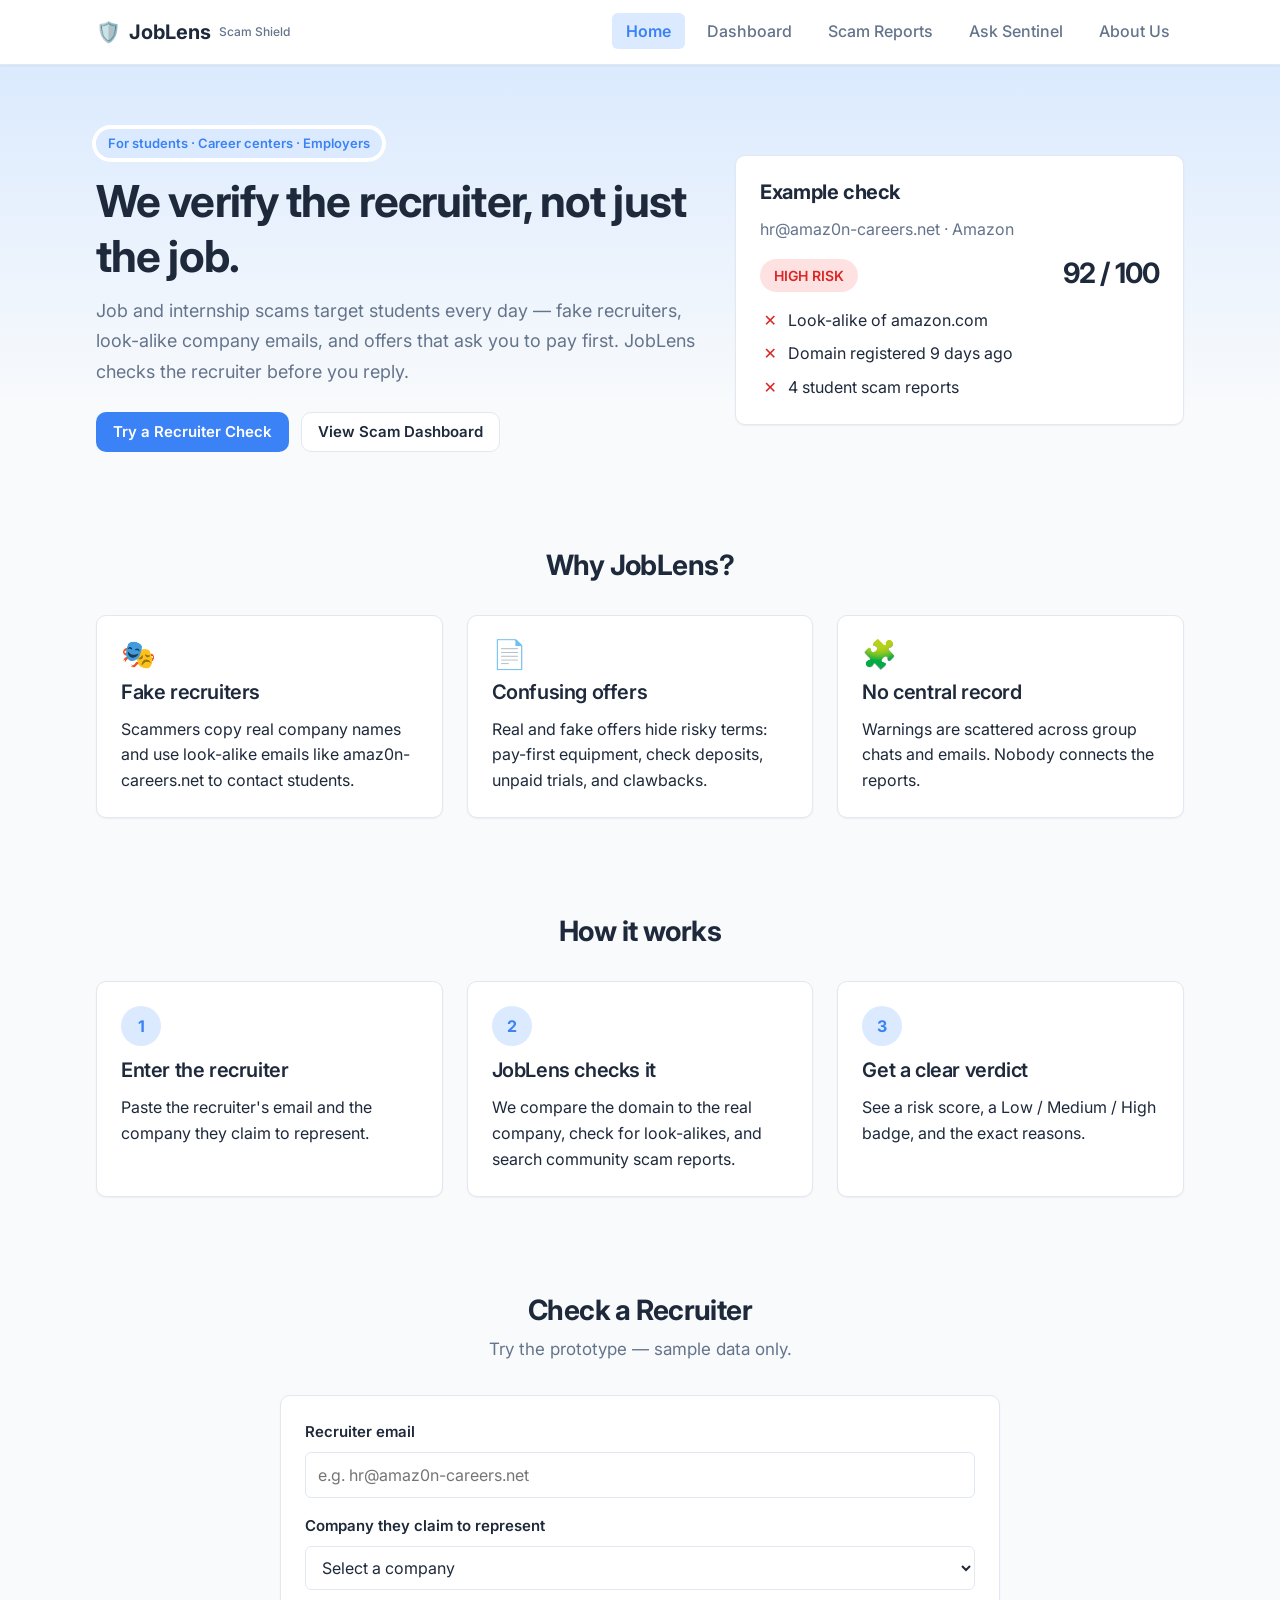
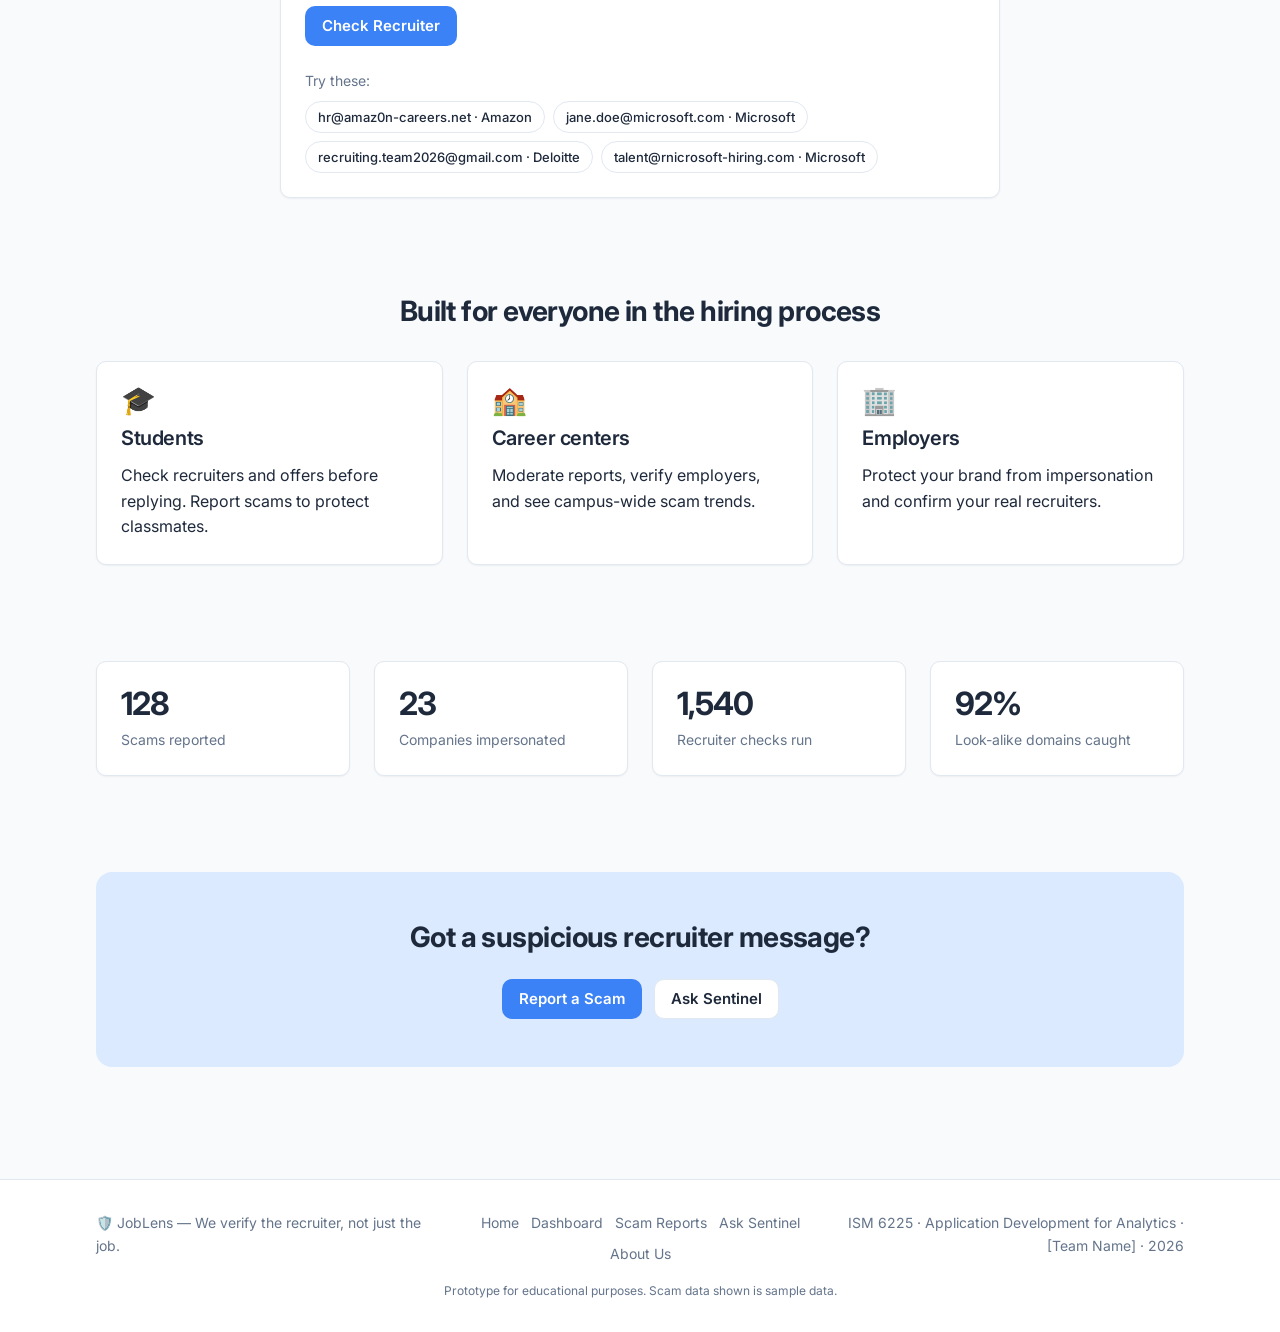
==== index.html @ b37e3d8d "Set up structure, design system, navbar, home page Co-authored-by: Cursor <cursoragent@cursor.com>" ====
<!DOCTYPE html>
<html lang="en">
<head>
  <meta charset="UTF-8">
  <meta name="viewport" content="width=device-width, initial-scale=1">
  <title>JobLens | Home</title>
  <meta name="description" content="JobLens helps students check job and internship offers for scam risk. A trust-and-safety tool for university career centers.">
  <link rel="preconnect" href="https://fonts.googleapis.com">
  <link rel="preconnect" href="https://fonts.gstatic.com" crossorigin>
  <link href="https://fonts.googleapis.com/css2?family=Inter:wght@400;500;600;700&display=swap" rel="stylesheet">
  <link rel="stylesheet" href="css/site.css">
</head>
<body>
  <header id="site-header" class="site-header">
    <nav class="navbar container flex-between" aria-label="Main navigation">
      <a class="brand" href="index.html">
        <span class="brand-mark" aria-hidden="true">🛡️</span>
        <span class="brand-name">JobLens</span>
        <span class="brand-tagline">Scam Shield</span>
      </a>
      <button class="nav-toggle" type="button" aria-label="Open menu" aria-expanded="false" aria-controls="nav-links">☰</button>
      <ul class="nav-links" id="nav-links">
        <li><a class="nav-link" href="index.html">Home</a></li>
        <li><a class="nav-link" href="dashboard.html">Dashboard</a></li>
        <li><a class="nav-link" href="crud.html">Scam Reports</a></li>
        <li><a class="nav-link" href="bot.html">Ask Sentinel</a></li>
        <li><a class="nav-link" href="aboutus.html">About Us</a></li>
      </ul>
    </nav>
  </header>
  <main class="home">
    <section class="hero">
      <div class="container hero-grid">
        <div class="hero-copy">
          <p class="pill">For students · Career centers · Employers</p>
          <h1>We verify the recruiter, not just the job.</h1>
          <p class="lead">Job and internship scams target students every day — fake recruiters, look-alike company emails, and offers that ask you to pay first. JobLens checks the recruiter before you reply.</p>
          <div class="hero-actions">
            <a class="btn btn-primary" href="#check">Try a Recruiter Check</a>
            <a class="btn btn-secondary" href="dashboard.html">View Scam Dashboard</a>
          </div>
        </div>
        <article class="card example-card">
          <h2 class="example-title">Example check</h2>
          <p class="text-muted example-meta">hr@amaz0n-careers.net · Amazon</p>
          <div class="example-scoreline">
            <span class="badge badge-high badge-lg">HIGH RISK</span>
            <p class="example-score">92 / 100</p>
          </div>
          <ul class="reason-list">
            <li><span class="reason-icon bad" aria-hidden="true">✕</span><span>Look-alike of amazon.com</span></li>
            <li><span class="reason-icon bad" aria-hidden="true">✕</span><span>Domain registered 9 days ago</span></li>
            <li><span class="reason-icon bad" aria-hidden="true">✕</span><span>4 student scam reports</span></li>
          </ul>
        </article>
      </div>
    </section>

    <section class="section">
      <div class="container">
        <div class="section-heading">
          <h2 class="section-title">Why JobLens?</h2>
        </div>
        <div class="grid grid-3">
          <article class="card">
            <p class="card-emoji" aria-hidden="true">🎭</p>
            <h3>Fake recruiters</h3>
            <p>Scammers copy real company names and use look-alike emails like amaz0n-careers.net to contact students.</p>
          </article>
          <article class="card">
            <p class="card-emoji" aria-hidden="true">📄</p>
            <h3>Confusing offers</h3>
            <p>Real and fake offers hide risky terms: pay-first equipment, check deposits, unpaid trials, and clawbacks.</p>
          </article>
          <article class="card">
            <p class="card-emoji" aria-hidden="true">🧩</p>
            <h3>No central record</h3>
            <p>Warnings are scattered across group chats and emails. Nobody connects the reports.</p>
          </article>
        </div>
      </div>
    </section>

    <section class="section">
      <div class="container">
        <div class="section-heading">
          <h2 class="section-title">How it works</h2>
        </div>
        <ol class="grid grid-3 step-list">
          <li class="card">
            <span class="step-number" aria-hidden="true">1</span>
            <h3>Enter the recruiter</h3>
            <p>Paste the recruiter's email and the company they claim to represent.</p>
          </li>
          <li class="card">
            <span class="step-number" aria-hidden="true">2</span>
            <h3>JobLens checks it</h3>
            <p>We compare the domain to the real company, check for look-alikes, and search community scam reports.</p>
          </li>
          <li class="card">
            <span class="step-number" aria-hidden="true">3</span>
            <h3>Get a clear verdict</h3>
            <p>See a risk score, a Low / Medium / High badge, and the exact reasons.</p>
          </li>
        </ol>
      </div>
    </section>

    <section class="section" id="check">
      <div class="container">
        <div class="section-heading">
          <h2 class="section-title">Check a Recruiter</h2>
          <p class="section-subtitle">Try the prototype — sample data only.</p>
        </div>
        <div class="check-wrap">
          <form id="recruiter-form" class="card check-form" novalidate>
            <div class="form-group">
              <label for="recruiter-email">Recruiter email</label>
              <input id="recruiter-email" name="email" type="email" required placeholder="e.g. hr@amaz0n-careers.net" autocomplete="off">
              <p id="recruiter-error" class="form-error" hidden></p>
            </div>
            <div class="form-group">
              <label for="company">Company they claim to represent</label>
              <select id="company" name="company" required>
                <option value="">Select a company</option>
                <option>Amazon</option>
                <option>Microsoft</option>
                <option>Google</option>
                <option>Deloitte</option>
                <option>JPMorgan Chase</option>
                <option>Raymond James</option>
                <option>Moffitt Cancer Center</option>
                <option>Publix</option>
                <option>Other / Not listed</option>
              </select>
              <p id="company-error" class="form-error" hidden></p>
            </div>
            <button class="btn btn-primary" type="submit">Check Recruiter</button>
            <div class="try-these">
              <p class="small text-muted">Try these:</p>
              <div class="chip-row">
                <button class="chip" type="button" data-email="hr@amaz0n-careers.net" data-company="Amazon">hr@amaz0n-careers.net · Amazon</button>
                <button class="chip" type="button" data-email="jane.doe@microsoft.com" data-company="Microsoft">jane.doe@microsoft.com · Microsoft</button>
                <button class="chip" type="button" data-email="recruiting.team2026@gmail.com" data-company="Deloitte">recruiting.team2026@gmail.com · Deloitte</button>
                <button class="chip" type="button" data-email="talent@rnicrosoft-hiring.com" data-company="Microsoft">talent@rnicrosoft-hiring.com · Microsoft</button>
              </div>
            </div>
          </form>
          <div id="check-result" aria-live="polite" hidden></div>
        </div>
      </div>
    </section>

    <section class="section">
      <div class="container">
        <div class="section-heading">
          <h2 class="section-title">Built for everyone in the hiring process</h2>
        </div>
        <div class="grid grid-3">
          <article class="card">
            <p class="card-emoji" aria-hidden="true">🎓</p>
            <h3>Students</h3>
            <p>Check recruiters and offers before replying. Report scams to protect classmates.</p>
          </article>
          <article class="card">
            <p class="card-emoji" aria-hidden="true">🏫</p>
            <h3>Career centers</h3>
            <p>Moderate reports, verify employers, and see campus-wide scam trends.</p>
          </article>
          <article class="card">
            <p class="card-emoji" aria-hidden="true">🏢</p>
            <h3>Employers</h3>
            <p>Protect your brand from impersonation and confirm your real recruiters.</p>
          </article>
        </div>
      </div>
    </section>

    <section class="section">
      <div class="container">
        <div class="grid grid-4">
          <article class="kpi">
            <p class="kpi-value">128</p>
            <p class="kpi-label">Scams reported</p>
          </article>
          <article class="kpi">
            <p class="kpi-value">23</p>
            <p class="kpi-label">Companies impersonated</p>
          </article>
          <article class="kpi">
            <p class="kpi-value">1,540</p>
            <p class="kpi-label">Recruiter checks run</p>
          </article>
          <article class="kpi">
            <p class="kpi-value">92%</p>
            <p class="kpi-label">Look-alike domains caught</p>
          </article>
        </div>
      </div>
    </section>

    <section class="section">
      <div class="container">
        <div class="cta-band">
          <h2>Got a suspicious recruiter message?</h2>
          <div class="cta-actions">
            <a class="btn btn-primary" href="crud.html">Report a Scam</a>
            <a class="btn btn-secondary" href="bot.html">Ask Sentinel</a>
          </div>
        </div>
      </div>
    </section>
  </main>
  <footer id="site-footer" class="site-footer">
    <div class="container">
      <div class="footer-row">
        <p class="footer-brand">🛡️ JobLens — We verify the recruiter, not just the job.</p>
        <nav class="footer-nav" aria-label="Footer">
          <a href="index.html">Home</a>
          <a href="dashboard.html">Dashboard</a>
          <a href="crud.html">Scam Reports</a>
          <a href="bot.html">Ask Sentinel</a>
          <a href="aboutus.html">About Us</a>
        </nav>
        <p class="footer-course">ISM 6225 · Application Development for Analytics · [Team Name] · <span id="year"></span></p>
      </div>
      <p class="footer-disclaimer">Prototype for educational purposes. Scam data shown is sample data.</p>
    </div>
  </footer>
  <script src="js/main.js" defer></script>
</body>
</html>
---- css/site.css ----
/* JobLens light design system */

/* ==========================================================================
   a) CSS variables
   ========================================================================== */

:root {
  --bg: #F8FAFC;
  --surface: #FFFFFF;
  --border: #E2E8F0;
  --text: #1E293B;
  --muted: #64748B;
  --primary: #3B82F6;
  --primary-hover: #2563EB;
  --primary-light: #DBEAFE;
  --low: #16A34A;
  --low-bg: #DCFCE7;
  --medium: #D97706;
  --medium-bg: #FEF3C7;
  --high: #DC2626;
  --high-bg: #FEE2E2;
  --chart-1: #93C5FD;
  --chart-2: #86EFAC;
  --chart-3: #FCD34D;
  --chart-4: #FCA5A5;
  --chart-5: #C4B5FD;

  --radius-sm: 6px;
  --radius: 10px;
  --radius-lg: 16px;
  --shadow-sm: 0 1px 2px rgba(15, 23, 42, 0.05);
  --shadow: 0 4px 12px rgba(15, 23, 42, 0.06);
  --space-1: 4px;
  --space-2: 8px;
  --space-3: 12px;
  --space-4: 16px;
  --space-5: 24px;
  --space-6: 32px;
  --space-7: 48px;
  --space-8: 64px;
  --container: 1120px;
  --font: "Inter", system-ui, -apple-system, "Segoe UI", Roboto, sans-serif;
}

/* ==========================================================================
   b) Reset and base
   ========================================================================== */

*,
*::before,
*::after {
  box-sizing: border-box;
  margin: 0;
}

body {
  display: flex;
  flex-direction: column;
  min-height: 100vh;
  background: var(--bg);
  color: var(--text);
  font-family: var(--font);
  font-size: 1rem;
  line-height: 1.6;
}

img {
  max-width: 100%;
  height: auto;
  display: block;
}

a {
  color: var(--primary);
  text-underline-offset: 2px;
}

a:hover {
  color: var(--primary-hover);
}

:focus-visible {
  outline: 2px solid var(--primary);
  outline-offset: 2px;
}

button,
input,
select,
textarea {
  font-family: inherit;
}

main {
  flex: 1;
  width: 100%;
  min-width: 0;
  padding-top: var(--space-4);
  padding-bottom: var(--space-6);
}

/* ==========================================================================
   c) Typography
   ========================================================================== */

h1,
h2,
h3,
h4 {
  line-height: 1.25;
  letter-spacing: -0.02em;
  color: var(--text);
  margin-bottom: var(--space-3);
}

h1 {
  font-size: 2.25rem;
  font-weight: 700;
}

h2 {
  font-size: 1.75rem;
  font-weight: 700;
}

h3 {
  font-size: 1.25rem;
  font-weight: 600;
}

h4 {
  font-size: 1.0625rem;
  font-weight: 600;
}

.text-muted {
  color: var(--muted);
}

.lead {
  font-size: 1.125rem;
  line-height: 1.7;
  color: var(--muted);
}

.small {
  font-size: 0.875rem;
}

/* ==========================================================================
   d) Layout utilities
   ========================================================================== */

.container {
  width: 100%;
  max-width: var(--container);
  margin-inline: auto;
  padding: 0 var(--space-4);
}

.section {
  padding-block: var(--space-7);
}

.grid {
  display: grid;
  gap: var(--space-5);
}

.grid-2 {
  grid-template-columns: repeat(2, minmax(0, 1fr));
}

.grid-3 {
  grid-template-columns: repeat(3, minmax(0, 1fr));
}

.grid-4 {
  grid-template-columns: repeat(4, minmax(0, 1fr));
}

.flex {
  display: flex;
  align-items: center;
  flex-wrap: wrap;
}

.flex-between {
  display: flex;
  align-items: center;
  justify-content: space-between;
  gap: var(--space-4);
  flex-wrap: wrap;
}

.gap-2 {
  gap: var(--space-2);
}

.gap-4 {
  gap: var(--space-4);
}

.text-center {
  text-align: center;
}

.mt-2 { margin-top: var(--space-2); }
.mt-3 { margin-top: var(--space-3); }
.mt-4 { margin-top: var(--space-4); }
.mt-5 { margin-top: var(--space-5); }
.mt-6 { margin-top: var(--space-6); }

.mb-2 { margin-bottom: var(--space-2); }
.mb-3 { margin-bottom: var(--space-3); }
.mb-4 { margin-bottom: var(--space-4); }
.mb-5 { margin-bottom: var(--space-5); }
.mb-6 { margin-bottom: var(--space-6); }

/* ==========================================================================
   e) Components
   ========================================================================== */

.card {
  background: var(--surface);
  border: 1px solid var(--border);
  border-radius: var(--radius);
  box-shadow: var(--shadow-sm);
  padding: var(--space-5);
}

.card:hover {
  box-shadow: var(--shadow);
}

.btn {
  display: inline-flex;
  align-items: center;
  justify-content: center;
  gap: var(--space-2);
  border: 1px solid transparent;
  border-radius: var(--radius);
  padding: 10px 16px;
  font-size: 0.9375rem;
  font-weight: 600;
  line-height: 1.2;
  text-decoration: none;
  cursor: pointer;
  background: var(--surface);
  color: var(--text);
}

.btn:hover {
  text-decoration: none;
}

.btn-primary {
  background: var(--primary);
  color: var(--surface);
}

.btn-primary:hover {
  background: var(--primary-hover);
  color: var(--surface);
}

.btn-secondary {
  background: var(--surface);
  color: var(--text);
  border-color: var(--border);
}

.btn-secondary:hover {
  background: var(--bg);
  color: var(--text);
}

.btn-danger {
  background: var(--high-bg);
  color: var(--high);
}

.btn-danger:hover {
  background: var(--high-bg);
  color: var(--high);
  border-color: var(--high);
}

.btn-sm {
  padding: 6px 12px;
  font-size: 0.85rem;
  line-height: 1.2;
  white-space: nowrap;
  min-width: fit-content;
  border-radius: var(--radius-sm);
}

.btn:disabled,
.btn[aria-disabled="true"] {
  opacity: 0.55;
  cursor: not-allowed;
}

.btn:disabled:hover,
.btn[aria-disabled="true"]:hover {
  background: var(--surface);
  color: var(--text);
  border-color: var(--border);
}

.btn-primary:disabled:hover {
  background: var(--primary);
  color: var(--surface);
  border-color: transparent;
}

.btn-danger:disabled:hover {
  background: var(--high-bg);
  color: var(--high);
  border-color: transparent;
}

.form-group {
  display: flex;
  flex-direction: column;
  gap: var(--space-2);
  margin-bottom: var(--space-4);
}

.form-group label {
  font-size: 0.9375rem;
  font-weight: 600;
}

input,
select,
textarea {
  width: 100%;
  padding: 10px 12px;
  border: 1px solid var(--border);
  border-radius: var(--radius-sm);
  background: var(--surface);
  color: var(--text);
  font-size: 1rem;
  line-height: 1.5;
}

textarea {
  min-height: 120px;
  resize: vertical;
}

input:focus,
select:focus,
textarea:focus {
  border-color: var(--primary);
  outline: 2px solid var(--primary);
  outline-offset: 1px;
  box-shadow: 0 0 0 3px var(--primary-light);
}

.form-error {
  color: var(--high);
  font-size: 0.8125rem;
}

.form-help {
  color: var(--muted);
  font-size: 0.8125rem;
}

.table-wrap {
  width: 100%;
  overflow-x: auto;
}

.table {
  width: 100%;
  border-collapse: collapse;
  background: var(--surface);
  border: 1px solid var(--border);
  border-radius: var(--radius);
}

.table th,
.table td {
  padding: var(--space-3) var(--space-4);
  text-align: left;
  border-bottom: 1px solid var(--border);
  vertical-align: middle;
}

.table th {
  background: var(--bg);
  color: var(--muted);
  font-size: 0.8125rem;
  font-weight: 600;
  letter-spacing: 0.01em;
}

.table tr:last-child td {
  border-bottom: none;
}

.table tbody tr:hover {
  background: var(--bg);
}

.badge {
  display: inline-block;
  padding: 2px 10px;
  border-radius: 999px;
  font-size: 0.75rem;
  font-weight: 600;
  line-height: 1.5;
  white-space: nowrap;
}

.badge-low,
.badge-approved {
  color: var(--low);
  background: var(--low-bg);
}

.badge-medium,
.badge-pending {
  color: var(--medium);
  background: var(--medium-bg);
}

.badge-high,
.badge-rejected {
  color: var(--high);
  background: var(--high-bg);
}

.badge-neutral {
  color: var(--muted);
  background: var(--border);
}

.alert {
  padding: var(--space-3) var(--space-4);
  border: 1px solid var(--border);
  border-radius: var(--radius);
  background: var(--surface);
  color: var(--text);
}

.alert-success {
  color: var(--low);
  background: var(--low-bg);
  border-color: transparent;
}

.alert-error {
  color: var(--high);
  background: var(--high-bg);
  border-color: transparent;
}

.alert-info {
  color: var(--primary);
  background: var(--primary-light);
  border-color: transparent;
}

.kpi {
  background: var(--surface);
  border: 1px solid var(--border);
  border-radius: var(--radius);
  box-shadow: var(--shadow-sm);
  padding: var(--space-5);
}

.kpi-value {
  font-size: 2rem;
  font-weight: 700;
  letter-spacing: -0.03em;
  line-height: 1.1;
  margin-bottom: var(--space-2);
}

.kpi-label {
  color: var(--muted);
  font-size: 0.875rem;
}

.modal-backdrop {
  display: none;
  position: fixed;
  inset: 0;
  z-index: 100;
  background: rgba(15, 23, 42, 0.4);
}

.modal-backdrop.is-open {
  display: block;
}

.modal {
  display: none;
  position: fixed;
  top: 50%;
  left: 50%;
  z-index: 101;
  width: min(100% - var(--space-6), 480px);
  padding: var(--space-5);
  background: var(--surface);
  border: 1px solid var(--border);
  border-radius: var(--radius-lg);
  box-shadow: var(--shadow);
  transform: translate(-50%, -50%);
}

.modal.is-open {
  display: block;
}

.site-header {
  position: sticky;
  top: 0;
  z-index: 100;
  background: var(--surface);
  border-bottom: 1px solid var(--border);
  box-shadow: var(--shadow-sm);
}

.navbar {
  display: flex;
  align-items: center;
  justify-content: space-between;
  flex-wrap: nowrap;
  gap: var(--space-3);
  height: 64px;
  min-height: 64px;
}

.brand {
  display: inline-flex;
  align-items: center;
  gap: var(--space-2);
  flex: 0 0 auto;
  color: var(--text);
  font-size: 1.25rem;
  font-weight: 700;
  line-height: 1;
  text-decoration: none;
  white-space: nowrap;
}

.brand:hover {
  color: var(--text);
}

.brand-tagline {
  color: var(--muted);
  font-size: 0.75rem;
  font-weight: 500;
}

.nav-links {
  display: flex;
  align-items: center;
  gap: var(--space-2);
  margin: 0;
  padding: 0;
  list-style: none;
}

.nav-link {
  color: var(--muted);
  text-decoration: none;
  font-weight: 500;
  padding: 8px 14px;
  border-radius: var(--radius-sm);
}

.nav-link:hover {
  color: var(--text);
  background: var(--bg);
}

.nav-link.active,
.nav-link.active:hover {
  background: var(--primary-light);
  color: var(--primary);
  font-weight: 600;
}

.nav-toggle {
  display: none;
  flex: 0 0 auto;
  align-items: center;
  justify-content: center;
  width: 44px;
  height: 44px;
  padding: 0;
  border: 1px solid var(--border);
  border-radius: var(--radius-sm);
  background: var(--surface);
  color: var(--text);
  font-size: 1.25rem;
  line-height: 1;
  cursor: pointer;
}

.nav-toggle:hover {
  background: var(--bg);
}

.page-header {
  padding: var(--space-6) 0 var(--space-4);
}

.page-header h1 {
  margin-bottom: var(--space-2);
}

.site-footer {
  margin-top: var(--space-8);
  background: var(--surface);
  border-top: 1px solid var(--border);
  padding: var(--space-6) 0;
  color: var(--muted);
  font-size: 0.875rem;
}

.footer-row {
  display: flex;
  align-items: flex-start;
  justify-content: space-between;
  gap: var(--space-5);
}

.footer-brand,
.footer-nav,
.footer-course {
  flex: 1;
  min-width: 0;
}

.footer-course {
  text-align: right;
}

.footer-nav {
  display: flex;
  flex-wrap: wrap;
  justify-content: center;
  gap: var(--space-2) var(--space-3);
}

.footer-nav a {
  color: var(--muted);
  font-size: 0.875rem;
  text-decoration: none;
}

.footer-nav a:hover {
  color: var(--primary);
}

.footer-disclaimer {
  margin-top: var(--space-4);
  color: var(--muted);
  font-size: 0.75rem;
  text-align: center;
}

/* ==========================================================================
   f) Responsive
   ========================================================================== */

@media (max-width: 900px) {
  .grid-3,
  .grid-4 {
    grid-template-columns: repeat(2, minmax(0, 1fr));
  }
}

@media (max-width: 600px) {
  .grid-2,
  .grid-3,
  .grid-4 {
    grid-template-columns: 1fr;
  }

  h1 {
    font-size: 1.75rem;
  }

  .section {
    padding-block: var(--space-5);
  }
}

@media (max-width: 768px) {
  .brand-tagline {
    display: none;
  }

  .nav-toggle {
    display: inline-flex;
  }

  .nav-links {
    display: none;
    position: absolute;
    top: 100%;
    left: 0;
    right: 0;
    flex-direction: column;
    align-items: stretch;
    gap: 0;
    padding: var(--space-2) 0;
    background: var(--surface);
    border-bottom: 1px solid var(--border);
    box-shadow: var(--shadow);
  }

  .nav-links.is-open {
    display: flex;
  }

  .nav-links li {
    width: 100%;
  }

  .nav-link {
    display: flex;
    align-items: center;
    width: 100%;
    min-height: 44px;
    padding: var(--space-3) var(--space-4);
    border-radius: 0;
  }

  .footer-row {
    flex-direction: column;
    align-items: center;
    text-align: center;
  }

  .footer-course {
    text-align: center;
  }
}

/* ==========================================================================
   Home page
   ========================================================================== */

html {
  scroll-behavior: smooth;
}

.home {
  padding-top: 0;
  padding-bottom: 0;
}

.hero {
  background: linear-gradient(180deg, var(--primary-light) 0%, var(--bg) 78%);
  padding: var(--space-8) 0 var(--space-7);
}

.hero-grid {
  display: grid;
  grid-template-columns: 1.15fr 0.85fr;
  gap: var(--space-6);
  align-items: center;
}

.hero h1 {
  font-size: 2.75rem;
}

.hero .lead {
  max-width: 38rem;
  margin-top: var(--space-3);
}

.hero-actions {
  display: flex;
  flex-wrap: wrap;
  gap: var(--space-3);
  margin-top: var(--space-5);
}

.pill {
  display: inline-block;
  margin-bottom: var(--space-4);
  padding: 4px 12px;
  border-radius: 999px;
  background: var(--primary-light);
  color: var(--primary);
  font-size: 0.8125rem;
  font-weight: 600;
  box-shadow: 0 0 0 4px var(--surface);
}

.section-heading {
  max-width: 680px;
  margin: 0 auto var(--space-6);
  text-align: center;
}

.section-title {
  margin-bottom: 0;
}

.section-subtitle {
  margin-top: var(--space-2);
  color: var(--muted);
  font-size: 1.0625rem;
}

.card-emoji {
  margin-bottom: var(--space-3);
  font-size: 1.75rem;
  line-height: 1;
}

.step-list {
  list-style: none;
  padding: 0;
}

.step-number {
  display: inline-flex;
  align-items: center;
  justify-content: center;
  width: 40px;
  height: 40px;
  margin-bottom: var(--space-3);
  border-radius: 50%;
  background: var(--primary-light);
  color: var(--primary);
  font-weight: 700;
}

.example-title {
  font-size: 1.25rem;
}

.example-meta,
.result-email {
  overflow-wrap: anywhere;
}

.example-scoreline,
.result-top {
  display: flex;
  align-items: flex-start;
  justify-content: space-between;
  gap: var(--space-4);
  margin-top: var(--space-4);
}

.example-score,
.result-score {
  font-size: 1.75rem;
  font-weight: 700;
  letter-spacing: -0.03em;
  line-height: 1;
}

.badge-lg {
  padding: 6px 14px;
  font-size: 0.875rem;
}

#check,
#check-result {
  scroll-margin-top: 84px;
}

.check-wrap {
  max-width: 720px;
  margin-inline: auto;
}

.check-form:hover,
.result-card:hover {
  box-shadow: var(--shadow-sm);
}

.try-these {
  margin-top: var(--space-5);
}

.try-these p {
  margin-bottom: var(--space-2);
}

.chip-row {
  display: flex;
  flex-wrap: wrap;
  gap: var(--space-2);
}

.chip {
  max-width: 100%;
  padding: 6px 12px;
  border: 1px solid var(--border);
  border-radius: 999px;
  background: var(--surface);
  color: var(--text);
  font-family: inherit;
  font-size: 0.8125rem;
  font-weight: 500;
  line-height: 1.4;
  text-align: left;
  overflow-wrap: anywhere;
  cursor: pointer;
}

.chip:hover {
  background: var(--primary-light);
  border-color: var(--primary-light);
  color: var(--text);
}

#check-result {
  margin-top: var(--space-4);
}

.result-card {
  animation: result-in 250ms ease;
}

.result-email {
  font-weight: 700;
}

.result-verdict {
  display: flex;
  flex-direction: column;
  align-items: flex-end;
  gap: var(--space-2);
  text-align: right;
}

.result-phrase {
  color: var(--muted);
}

.score-bar {
  height: 10px;
  margin-top: var(--space-4);
  overflow: hidden;
  border-radius: 999px;
  background: var(--border);
}

.score-fill {
  width: var(--score, 0%);
  height: 100%;
  border-radius: inherit;
  transition: width 250ms ease;
}

.score-fill.is-low {
  background: var(--low);
}

.score-fill.is-medium {
  background: var(--medium);
}

.score-fill.is-high {
  background: var(--high);
}

.reason-list {
  display: flex;
  flex-direction: column;
  gap: var(--space-2);
  margin-top: var(--space-4);
  padding: 0;
  list-style: none;
}

.reason-list li {
  display: flex;
  align-items: flex-start;
  gap: var(--space-2);
}

.reason-icon {
  flex: 0 0 auto;
  width: 1.25rem;
  font-weight: 700;
  line-height: 1.6;
  text-align: center;
}

.reason-icon.good {
  color: var(--low);
}

.reason-icon.bad {
  color: var(--high);
}

.reason-icon.info {
  color: var(--muted);
}

.next-steps {
  margin-top: var(--space-4);
  padding: var(--space-4);
  border-radius: var(--radius);
}

.next-steps h3 {
  margin-bottom: var(--space-2);
  font-size: 1.05rem;
}

.next-steps.is-low {
  background: var(--low-bg);
}

.next-steps.is-low h3 {
  color: var(--low);
}

.next-steps.is-medium {
  background: var(--medium-bg);
}

.next-steps.is-medium h3 {
  color: var(--medium);
}

.next-steps.is-high {
  background: var(--high-bg);
}

.next-steps.is-high h3 {
  color: var(--high);
}

.next-steps .btn {
  margin-top: var(--space-3);
}

.result-note {
  margin-top: var(--space-4);
}

.cta-band {
  padding: var(--space-7) var(--space-5);
  border-radius: var(--radius-lg);
  background: var(--primary-light);
  text-align: center;
}

.cta-band h2 {
  margin-bottom: 0;
}

.cta-actions {
  display: flex;
  flex-wrap: wrap;
  justify-content: center;
  gap: var(--space-3);
  margin-top: var(--space-5);
}

@keyframes result-in {
  from {
    opacity: 0;
    transform: translateY(8px);
  }

  to {
    opacity: 1;
    transform: translateY(0);
  }
}

@media (max-width: 900px) {
  .hero-grid {
    grid-template-columns: 1fr;
  }
}

@media (max-width: 768px) {
  .hero {
    padding: var(--space-6) 0;
  }

  .hero h1 {
    font-size: 2rem;
    max-width: none;
  }
}

@media (max-width: 360px) {
  .hero-actions .btn,
  .cta-actions .btn,
  .next-steps .btn {
    width: 100%;
  }

  .result-top,
  .example-scoreline {
    flex-direction: column;
  }

  .result-verdict {
    align-items: flex-start;
    text-align: left;
  }
}

@media (prefers-reduced-motion: reduce) {
  html {
    scroll-behavior: auto;
  }

  .result-card,
  .score-fill {
    animation: none;
    transition: none;
  }
}

/* ==========================================================================
   CRUD page
   ========================================================================== */

.crud-summary {
  margin-bottom: var(--space-5);
}

.crud-layout {
  display: grid;
  grid-template-columns: minmax(0, 38fr) minmax(0, 62fr);
  gap: var(--space-5);
  align-items: start;
}

.crud-layout > * {
  min-width: 0;
}

.crud-layout .table-wrap {
  max-width: 100%;
}

.crud-form {
  position: sticky;
  top: 88px;
  scroll-margin-top: 88px;
}

.crud-form fieldset {
  border: 0;
  padding: 0;
}

.crud-form legend {
  margin-bottom: var(--space-2);
  font-size: 0.9375rem;
  font-weight: 600;
}

.radio-row {
  display: flex;
  flex-wrap: wrap;
  gap: var(--space-4);
}

.radio-row label {
  display: inline-flex;
  align-items: center;
  gap: var(--space-2);
  font-weight: 500;
}

.radio-row input {
  width: auto;
}

.form-actions {
  display: flex;
  flex-wrap: wrap;
  gap: var(--space-2);
}

.domain-preview {
  color: var(--muted);
  font-size: 0.8125rem;
}

.char-counter {
  color: var(--muted);
  font-size: 0.8125rem;
}

.char-counter.is-over {
  color: var(--high);
  font-weight: 600;
}

.toolbar {
  display: flex;
  flex-wrap: wrap;
  align-items: center;
  gap: var(--space-3);
  margin-bottom: var(--space-4);
}

.toolbar-search {
  flex: 1 1 220px;
  min-width: 180px;
}

.toolbar select {
  width: auto;
  min-width: 10.5rem;
}

.sort-btn {
  display: inline-flex;
  align-items: center;
  padding: 0;
  border: 0;
  background: transparent;
  color: inherit;
  font: inherit;
  font-weight: 600;
  cursor: pointer;
}

.table th.sortable:hover,
.sort-btn:hover {
  color: var(--primary);
}

.crud-layout > section {
  overflow: hidden;
}

.crud-layout .table-wrap {
  overflow-x: auto;
}

.crud-layout .table {
  width: 100%;
  min-width: 820px;
}

.crud-layout .table th,
.crud-layout .table td {
  padding: 12px 14px;
  vertical-align: middle;
}

.col-nowrap {
  white-space: nowrap;
}

.crud-layout .status-cell {
  min-width: 110px;
  white-space: nowrap;
}

.crud-layout .badge {
  display: inline-block;
}

.email-cell {
  width: 230px;
  max-width: 230px;
}

.email-stack {
  width: 230px;
  max-width: 230px;
}

.email-line,
.email-domain {
  display: block;
  overflow: hidden;
  text-overflow: ellipsis;
  white-space: nowrap;
}

.email-domain {
  color: var(--muted);
  font-size: 0.8125rem;
}

.scam-type {
  width: 150px;
  max-width: 150px;
  white-space: normal;
}

.actions {
  display: flex;
  flex-wrap: nowrap;
  align-items: center;
  gap: 6px;
  white-space: nowrap;
}

.row-more {
  width: 32px;
  height: 32px;
  min-width: 32px;
  padding: 0;
  line-height: 1;
}

.row-menu {
  position: fixed;
  z-index: 200;
  min-width: 140px;
  margin: 0;
  padding: 4px 0;
  background: var(--surface);
  border: 1px solid var(--border);
  border-radius: var(--radius);
  box-shadow: var(--shadow);
}

.row-menu-item {
  display: block;
  width: 100%;
  padding: 8px 12px;
  border: 0;
  background: transparent;
  color: var(--text);
  font: inherit;
  font-size: 0.875rem;
  font-weight: 500;
  line-height: 1.2;
  text-align: left;
  white-space: nowrap;
  cursor: pointer;
}

.row-menu-item:hover,
.row-menu-item:focus-visible {
  background: var(--bg);
  outline: none;
}

.row-menu-item.is-approve {
  color: var(--low);
}

.row-menu-item.is-reject {
  color: var(--medium);
}

.row-menu-item.is-delete {
  color: var(--high);
}

.row-menu-divider {
  height: 1px;
  margin: 4px 0;
  background: var(--border);
  border: 0;
}

.scroll-hint {
  display: none;
  margin: var(--space-2) 0 0;
  color: var(--muted);
  font-size: 0.75rem;
  text-align: right;
}

.empty-state {
  padding: var(--space-5) var(--space-3);
  text-align: center;
}

.empty-state p {
  margin-bottom: var(--space-3);
  color: var(--muted);
}

.row-highlight td {
  animation: row-fade 2s ease;
}

@keyframes row-fade {
  0%,
  55% {
    background-color: var(--primary-light);
  }

  100% {
    background-color: transparent;
  }
}

.reset-row {
  margin-top: var(--space-6);
}

.modal {
  max-height: calc(100vh - 48px);
  overflow: auto;
}

.modal-wide {
  width: min(100% - var(--space-6), 560px);
}

.modal-header {
  display: flex;
  align-items: flex-start;
  justify-content: space-between;
  gap: var(--space-3);
  margin-bottom: var(--space-4);
}

.modal-title {
  margin-bottom: 0;
  font-size: 1.25rem;
}

.modal-close {
  display: inline-flex;
  flex: 0 0 auto;
  align-items: center;
  justify-content: center;
  width: 36px;
  height: 36px;
  border: 1px solid var(--border);
  border-radius: var(--radius-sm);
  background: var(--surface);
  color: var(--text);
  font-size: 1rem;
  line-height: 1;
  cursor: pointer;
}

.modal-close:hover {
  background: var(--bg);
}

.modal-actions {
  display: flex;
  flex-wrap: wrap;
  justify-content: flex-end;
  gap: var(--space-2);
  margin-top: var(--space-4);
}

.detail-list {
  display: grid;
  grid-template-columns: 9rem minmax(0, 1fr);
  gap: var(--space-3) var(--space-4);
}

.detail-list dt {
  color: var(--muted);
  font-size: 0.875rem;
  font-weight: 600;
}

.detail-list dd {
  margin: 0;
  overflow-wrap: anywhere;
}

.sr-only {
  position: absolute;
  width: 1px;
  height: 1px;
  padding: 0;
  margin: -1px;
  overflow: hidden;
  clip: rect(0, 0, 0, 0);
  border: 0;
}

@media (max-width: 900px) {
  .crud-layout {
    grid-template-columns: minmax(0, 1fr);
  }

  .crud-form {
    position: static;
  }

}

@media (max-width: 768px) {
  .scroll-hint {
    display: block;
  }
}

@media (max-width: 600px) {
  .detail-list {
    grid-template-columns: 1fr;
    gap: var(--space-1);
  }

  .detail-list dd {
    margin-bottom: var(--space-3);
  }
}

@media (prefers-reduced-motion: reduce) {
  .row-highlight td {
    animation: none;
    background: var(--primary-light);
  }
}
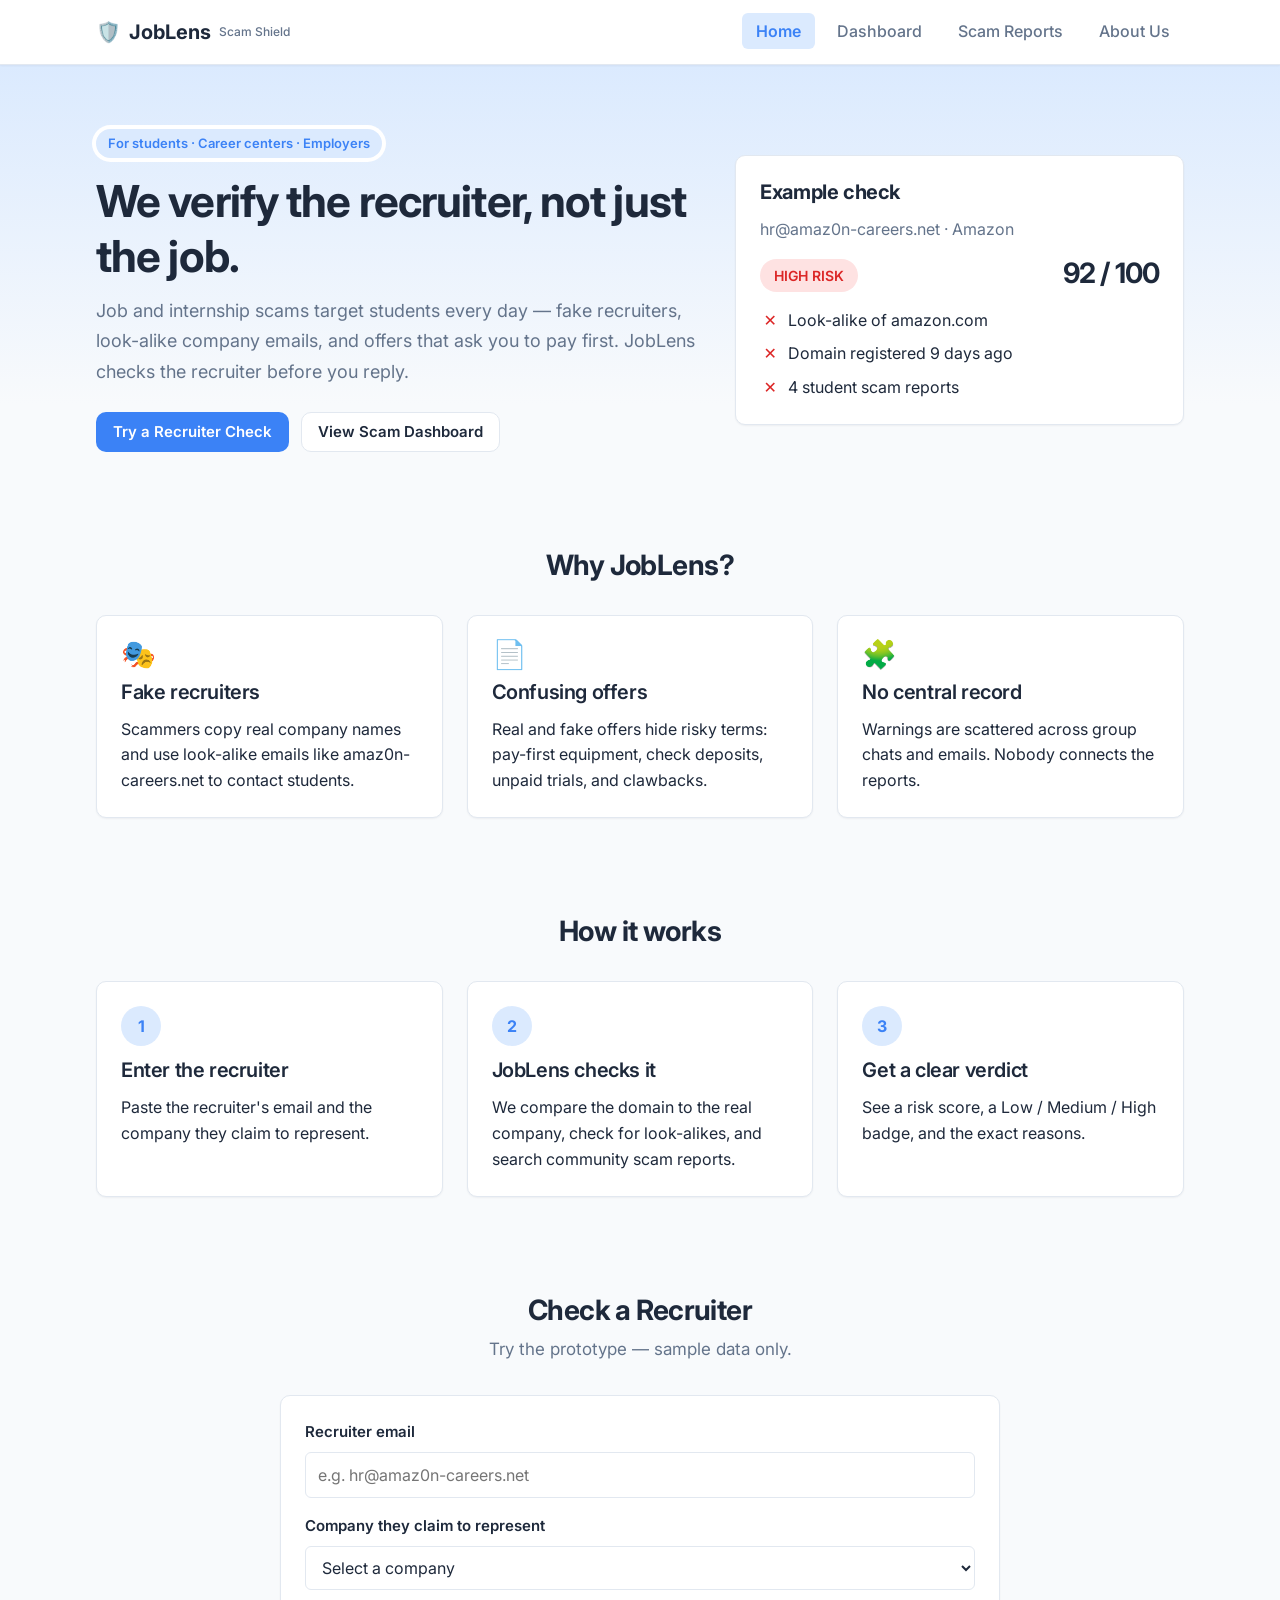
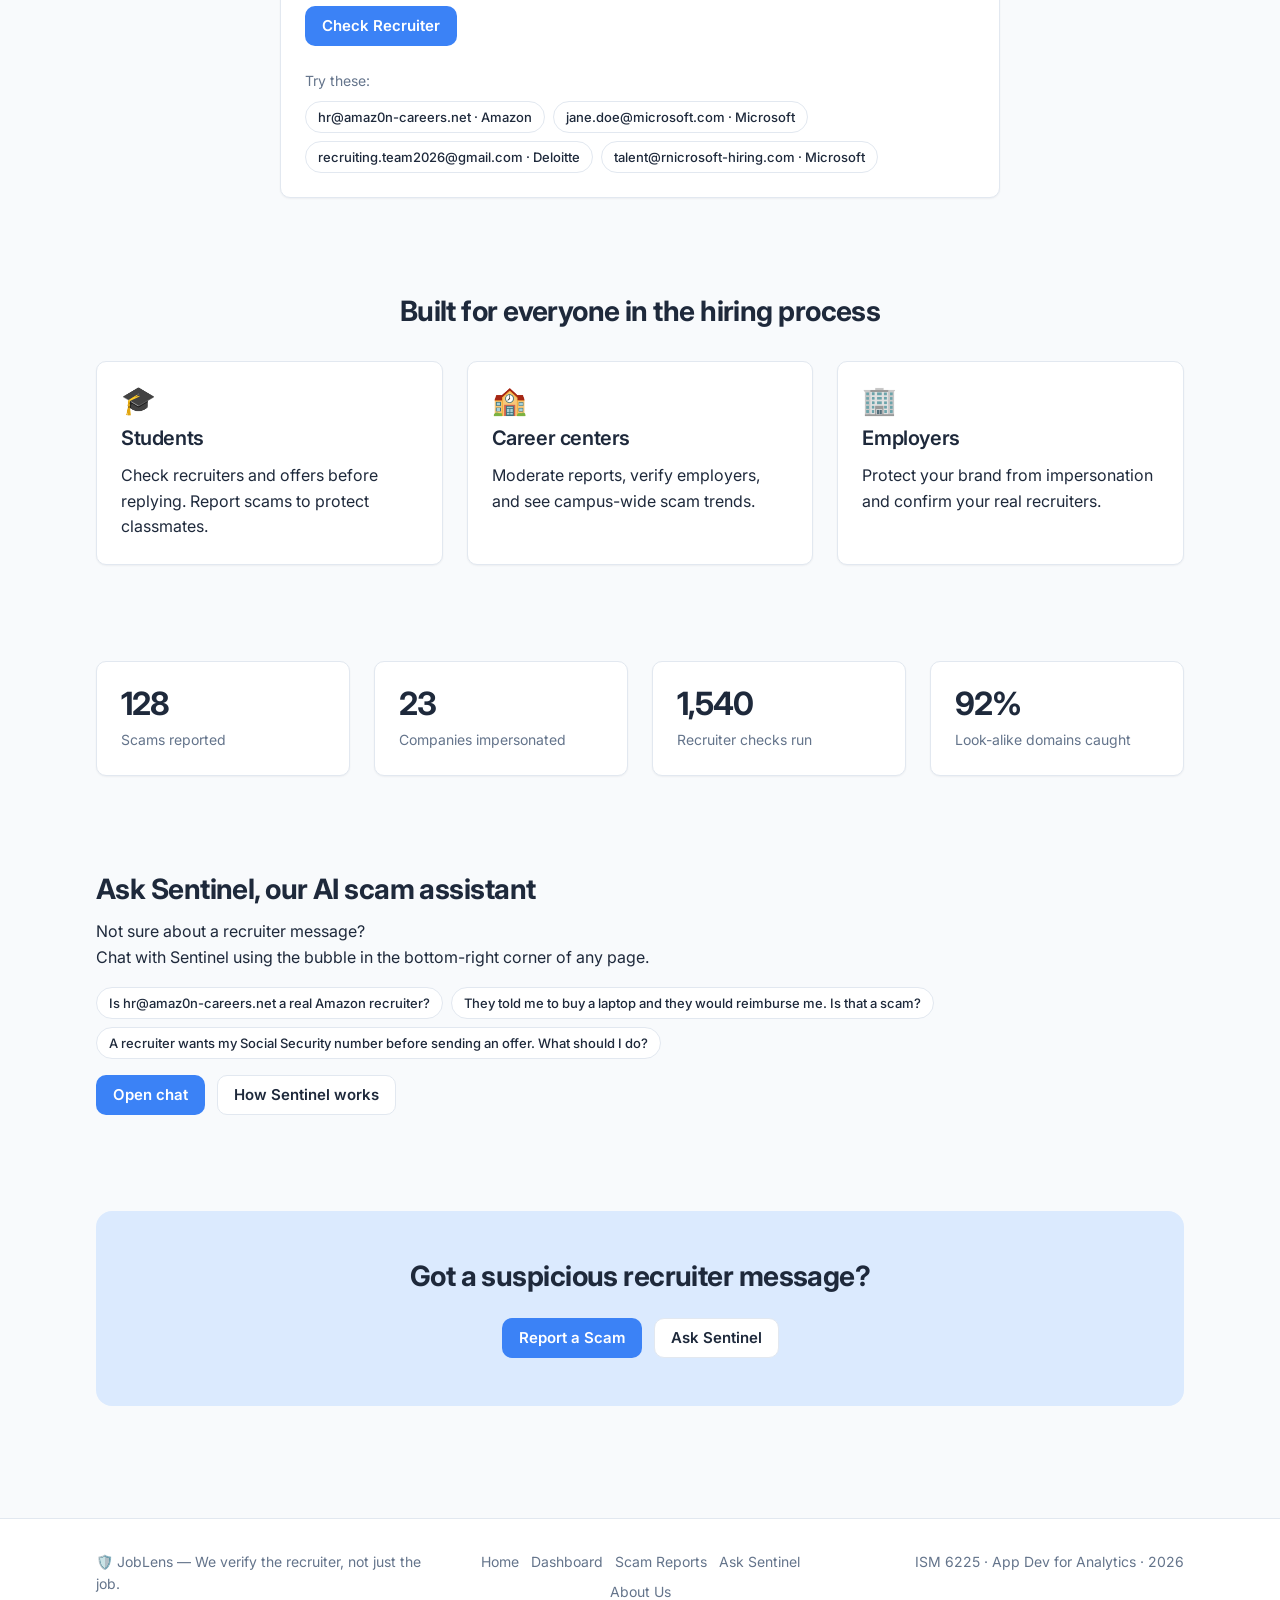
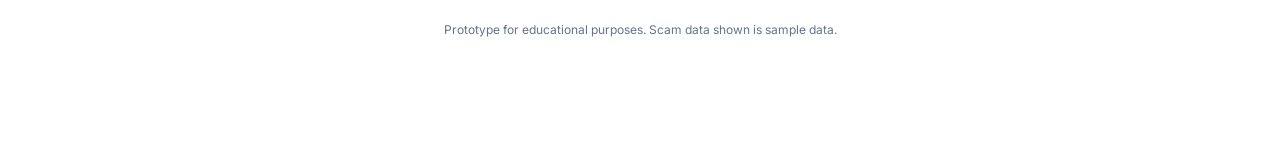
==== commit c0688553: "Assignment 3: home, CRUD, dashboard, about, bot pages + Botpress data" ====
--- a/index.html
+++ b/index.html
@@ -9,6 +9,10 @@
   <link rel="preconnect" href="https://fonts.gstatic.com" crossorigin>
   <link href="https://fonts.googleapis.com/css2?family=Inter:wght@400;500;600;700&display=swap" rel="stylesheet">
   <link rel="stylesheet" href="css/site.css">
+  <!-- ===================== BOTPRESS EMBED (Sentinel) ===================== -->
+  <script src="https://cdn.botpress.cloud/webchat/v5.0/inject.js"></script>
+  <script src="https://files.bpcontent.cloud/2026/10/27/17/20261027173845-1T2RG80U.js" defer></script>
+  <!-- ===================== END BOTPRESS EMBED ============================ -->
 </head>
 <body>
   <header id="site-header" class="site-header">
@@ -23,7 +27,6 @@
         <li><a class="nav-link" href="index.html">Home</a></li>
         <li><a class="nav-link" href="dashboard.html">Dashboard</a></li>
         <li><a class="nav-link" href="crud.html">Scam Reports</a></li>
-        <li><a class="nav-link" href="bot.html">Ask Sentinel</a></li>
         <li><a class="nav-link" href="aboutus.html">About Us</a></li>
       </ul>
     </nav>
@@ -199,6 +202,25 @@
       </div>
     </section>
 
+    <section class="section sentinel-home" aria-labelledby="sentinel-home-title">
+      <div class="container">
+        <h2 id="sentinel-home-title">Ask Sentinel, our AI scam assistant</h2>
+        <p>Not sure about a recruiter message?</p>
+        <p>Chat with Sentinel using the bubble in the bottom-right corner of any page.</p>
+        <div class="chip-row sentinel-questions">
+          <button class="chip sentinel-chip" type="button" data-question="Is hr@amaz0n-careers.net a real Amazon recruiter?">Is hr@amaz0n-careers.net a real Amazon recruiter?</button>
+          <button class="chip sentinel-chip" type="button" data-question="They told me to buy a laptop and they would reimburse me. Is that a scam?">They told me to buy a laptop and they would reimburse me. Is that a scam?</button>
+          <button class="chip sentinel-chip" type="button" data-question="A recruiter wants my Social Security number before sending an offer. What should I do?">A recruiter wants my Social Security number before sending an offer. What should I do?</button>
+        </div>
+        <p class="sentinel-copy" hidden>Copied! Paste it into the chat.</p>
+        <div class="sentinel-actions">
+          <button class="btn btn-primary open-chat" type="button">Open chat</button>
+          <a class="btn btn-secondary" href="bot.html">How Sentinel works</a>
+        </div>
+        <p class="alert alert-info chat-hint" hidden>Click the chat bubble in the bottom-right corner to start.</p>
+      </div>
+    </section>
+
     <section class="section">
       <div class="container">
         <div class="cta-band">
@@ -222,7 +244,7 @@
           <a href="bot.html">Ask Sentinel</a>
           <a href="aboutus.html">About Us</a>
         </nav>
-        <p class="footer-course">ISM 6225 · Application Development for Analytics · [Team Name] · <span id="year"></span></p>
+        <p class="footer-course">ISM 6225 · App Dev for Analytics · <span id="year"></span></p>
       </div>
       <p class="footer-disclaimer">Prototype for educational purposes. Scam data shown is sample data.</p>
     </div>
--- a/css/site.css
+++ b/css/site.css
@@ -24,6 +24,7 @@
   --chart-3: #FCD34D;
   --chart-4: #FCA5A5;
   --chart-5: #C4B5FD;
+  --chart-6: #A5F3FC;
 
   --radius-sm: 6px;
   --radius: 10px;
@@ -621,7 +622,7 @@
   margin-top: var(--space-8);
   background: var(--surface);
   border-top: 1px solid var(--border);
-  padding: var(--space-6) 0;
+  padding: var(--space-6) 0 calc(var(--space-6) + 5.5rem);
   color: var(--muted);
   font-size: 0.875rem;
 }
@@ -1521,3 +1522,405 @@
     background: var(--primary-light);
   }
 }
+
+/* ==========================================================================
+   Dashboard
+   ========================================================================== */
+
+.dash-toolbar {
+  margin-bottom: var(--space-5);
+}
+
+.dash-toolbar-meta,
+.dash-toolbar-actions {
+  display: flex;
+  flex-wrap: wrap;
+  align-items: center;
+  gap: var(--space-3);
+}
+
+.dash-updated {
+  margin: 0;
+  color: var(--muted);
+  font-size: 0.8125rem;
+}
+
+.dash-pill {
+  margin: 0;
+  box-shadow: none;
+}
+
+.dash-range-label {
+  color: var(--muted);
+  font-size: 0.875rem;
+  font-weight: 600;
+}
+
+.dash-toolbar select {
+  width: auto;
+  min-width: 12rem;
+}
+
+.dash-kpis {
+  margin-bottom: var(--space-5);
+}
+
+.kpi-icon {
+  margin-bottom: var(--space-2);
+  font-size: 1.5rem;
+  line-height: 1;
+}
+
+.kpi-trend {
+  margin-top: var(--space-2);
+  color: var(--muted);
+  font-size: 0.8125rem;
+}
+
+.kpi-trend.is-positive {
+  color: var(--low);
+}
+
+.kpi-type {
+  font-size: 1.35rem;
+  line-height: 1.25;
+}
+
+.dash-charts {
+  margin-bottom: var(--space-5);
+}
+
+.chart-card {
+  min-width: 0;
+}
+
+.chart-card h3 {
+  margin-bottom: var(--space-1);
+  font-size: 1.125rem;
+}
+
+.chart-desc {
+  margin-bottom: var(--space-4);
+  color: var(--muted);
+  font-size: 0.875rem;
+}
+
+.chart-box {
+  position: relative;
+  height: 300px;
+}
+
+.chart-card.full {
+  grid-column: 1 / -1;
+}
+
+.insights h3 {
+  margin-bottom: var(--space-4);
+}
+
+.insights-list {
+  margin: 0 0 var(--space-4);
+  padding-left: 1.25rem;
+}
+
+.insights-list li {
+  margin-bottom: var(--space-3);
+  line-height: 1.5;
+}
+
+.insights-list li:last-child {
+  margin-bottom: 0;
+}
+
+.insights-list strong {
+  font-weight: 700;
+}
+
+.insights-note {
+  margin: var(--space-4) 0 0;
+  color: var(--muted);
+  font-size: 0.8125rem;
+}
+
+@media (max-width: 900px) {
+  .dash-charts {
+    grid-template-columns: 1fr;
+  }
+
+  .chart-box {
+    height: 260px;
+  }
+}
+
+/* ==========================================================================
+   Ask Sentinel
+   ========================================================================== */
+
+.sentinel-home h2 {
+  margin-bottom: var(--space-3);
+}
+
+.sentinel-home p {
+  max-width: 42rem;
+}
+
+.sentinel-questions {
+  margin-top: var(--space-4);
+}
+
+.sentinel-copy {
+  margin: var(--space-3) 0 0;
+  color: var(--low);
+  font-size: 0.875rem;
+  font-weight: 600;
+}
+
+.copy-sink {
+  position: fixed;
+  left: -9999px;
+}
+
+.sentinel-actions {
+  display: flex;
+  flex-wrap: wrap;
+  gap: var(--space-3);
+  margin-top: var(--space-4);
+}
+
+.chat-hint {
+  margin-top: var(--space-3);
+}
+
+.sentinel-layout {
+  align-items: start;
+}
+
+.sentinel-details {
+  display: flex;
+  flex-direction: column;
+  gap: var(--space-4);
+  min-width: 0;
+}
+
+.sentinel-details .card h2,
+.sentinel-card h2 {
+  margin-bottom: var(--space-3);
+  font-size: 1.25rem;
+}
+
+.sentinel-steps {
+  margin: 0;
+  padding-left: 1.25rem;
+}
+
+.sentinel-steps li {
+  margin-bottom: var(--space-2);
+}
+
+.sentinel-steps li:last-child {
+  margin-bottom: 0;
+}
+
+.sentinel-card {
+  display: flex;
+  flex-direction: column;
+  align-items: flex-start;
+  gap: var(--space-3);
+}
+
+.sentinel-card p {
+  margin: 0;
+}
+
+.sentinel-card .chat-hint {
+  margin-top: 0;
+}
+
+@media (max-width: 900px) {
+  .sentinel-layout {
+    grid-template-columns: 1fr;
+  }
+}
+
+/* ==========================================================================
+   About page
+   ========================================================================== */
+
+.mission-card {
+  margin-bottom: var(--space-7);
+  padding: var(--space-6);
+  border-radius: var(--radius-lg);
+  background: var(--primary-light);
+}
+
+.mission-pill {
+  display: inline-block;
+  margin-bottom: var(--space-3);
+  padding: 4px 12px;
+  border-radius: 999px;
+  background: var(--surface);
+  color: var(--primary);
+  font-size: 0.8125rem;
+  font-weight: 600;
+}
+
+.mission-card h2 {
+  max-width: 18em;
+  margin-bottom: var(--space-3);
+}
+
+.mission-card p {
+  max-width: 46rem;
+  margin: 0;
+}
+
+.value-points {
+  display: flex;
+  flex-wrap: wrap;
+  gap: var(--space-3) var(--space-5);
+  margin: var(--space-5) 0 0;
+  padding: 0;
+  list-style: none;
+}
+
+.value-points li {
+  font-size: 0.9375rem;
+  font-weight: 600;
+}
+
+.team-section {
+  margin-bottom: var(--space-7);
+}
+
+.team-grid {
+  align-items: stretch;
+}
+
+.team-card {
+  display: flex;
+  flex-direction: column;
+  height: 100%;
+  min-width: 0;
+  text-align: center;
+  transition: transform 0.2s ease, box-shadow 0.2s ease;
+}
+
+.team-card:hover {
+  transform: translateY(-3px);
+  box-shadow: var(--shadow);
+}
+
+.avatar {
+  width: 96px;
+  height: 96px;
+  margin: 0 auto var(--space-3);
+}
+
+.avatar-img,
+.avatar-fallback {
+  width: 96px;
+  height: 96px;
+  border: 3px solid var(--surface);
+  border-radius: 50%;
+  box-shadow: var(--shadow-sm);
+}
+
+.avatar-img {
+  display: block;
+  object-fit: cover;
+}
+
+.avatar-img.is-hidden {
+  display: none;
+}
+
+.avatar-fallback {
+  display: none;
+  align-items: center;
+  justify-content: center;
+  background: var(--primary-light);
+  color: var(--primary);
+  font-size: 1.5rem;
+  font-weight: 700;
+}
+
+.avatar-fallback.is-visible {
+  display: flex;
+}
+
+.team-card h3 {
+  margin-bottom: var(--space-2);
+  font-size: 1.125rem;
+  line-height: 1.3;
+  overflow-wrap: break-word;
+}
+
+.role-pill {
+  display: inline-block;
+  margin-bottom: var(--space-3);
+  padding: 4px 12px;
+  border-radius: 999px;
+  background: var(--primary-light);
+  color: var(--primary);
+  font-size: 0.8125rem;
+  font-weight: 600;
+}
+
+.contrib-label {
+  margin: var(--space-4) 0 var(--space-2);
+  color: var(--text);
+  font-size: 0.8125rem;
+  font-weight: 700;
+  text-align: left;
+}
+
+.contrib-list {
+  flex: 1;
+  margin: 0;
+  padding: 0;
+  list-style: none;
+  text-align: left;
+  font-size: 0.9rem;
+}
+
+.contrib-list li {
+  position: relative;
+  margin-bottom: var(--space-2);
+  padding-left: 1.15rem;
+}
+
+.contrib-list li:last-child {
+  margin-bottom: 0;
+}
+
+.contrib-list li::before {
+  content: "✓";
+  position: absolute;
+  left: 0;
+  color: var(--primary);
+  font-weight: 700;
+}
+
+@media (max-width: 900px) {
+  .team-grid {
+    grid-template-columns: 1fr;
+    max-width: 28rem;
+    margin-inline: auto;
+  }
+}
+
+@media (max-width: 600px) {
+  .mission-card {
+    padding: var(--space-5);
+  }
+}
+
+@media (prefers-reduced-motion: reduce) {
+  .team-card {
+    transition: none;
+  }
+
+  .team-card:hover {
+    transform: none;
+  }
+}
